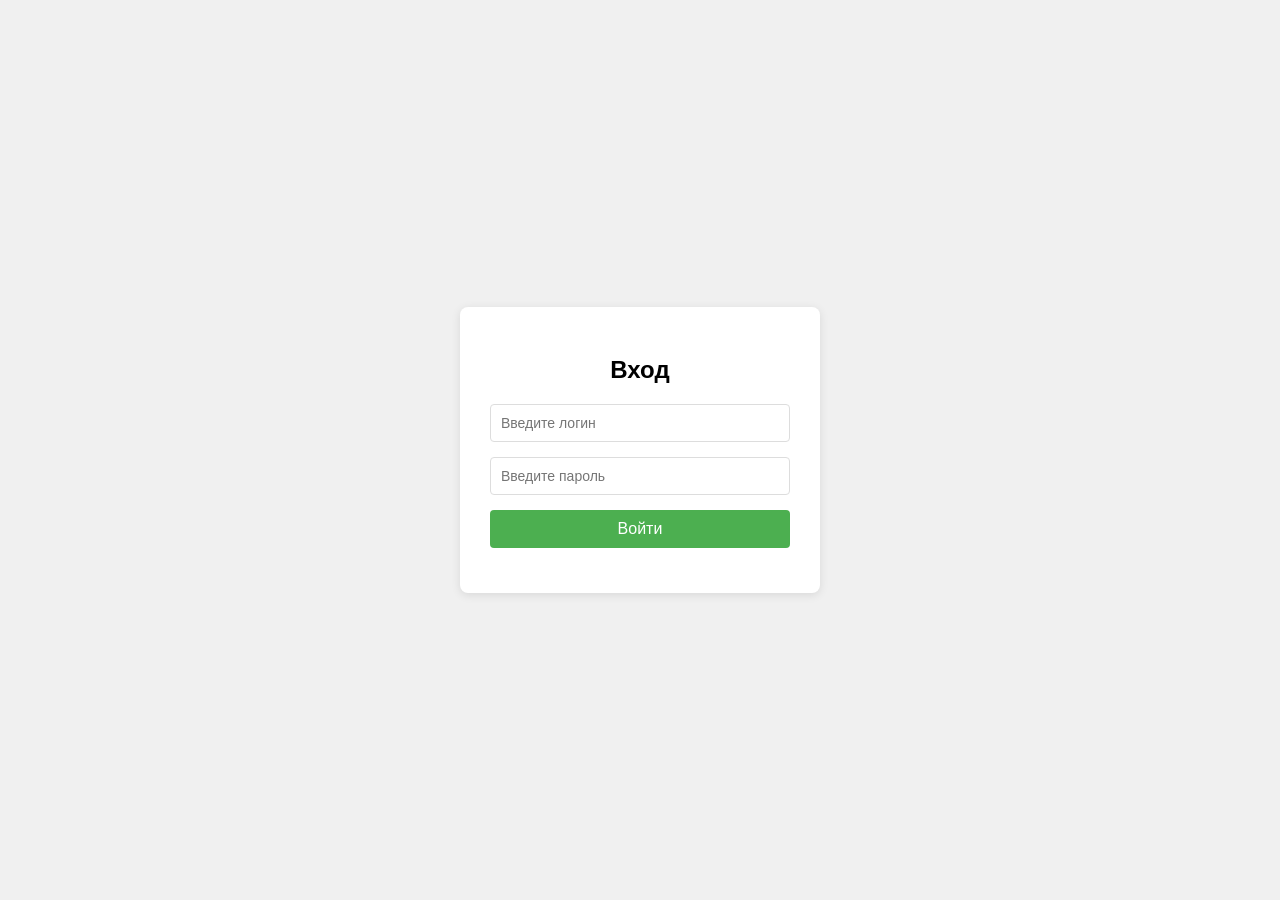
==== docker/simple-page/html/index.html @ 7c425207 "first commit" ====
<!DOCTYPE html>
<html lang="ru">
<head>
    <meta charset="UTF-8">
    <title>Логин</title>
    <style>
        body {
            font-family: Arial, sans-serif;
            display: flex;
            justify-content: center;
            align-items: center;
            height: 100vh;
            margin: 0;
            background-color: #f0f0f0;
        }

        .form-container {
            background-color: white;
            padding: 30px;
            border-radius: 8px;
            box-shadow: 0 2px 10px rgba(0,0,0,0.1);
            width: 300px;
        }

        h2 {
            text-align: center;
            margin-bottom: 20px;
        }

        input {
            width: 100%;
            padding: 10px;
            margin-bottom: 15px;
            border: 1px solid #ddd;
            border-radius: 4px;
            box-sizing: border-box;
            font-size: 14px;
        }

        button {
            width: 100%;
            padding: 10px;
            background-color: #4CAF50;
            color: white;
            border: none;
            border-radius: 4px;
            cursor: pointer;
            font-size: 16px;
        }

        button:hover {
            background-color: #45a049;
        }

        #message {
            text-align: center;
            margin-top: 15px;
            font-size: 14px;
        }

        .success {
            color: green;
        }

        .error {
            color: red;
        }
    </style>
</head>
<body>

<div class="form-container">
    <h2>Вход</h2>

    <input
            type="text"
            id="username"
            name="username"
            placeholder="Введите логин"
    />

    <input
            type="password"
            id="password"
            name="password"
            placeholder="Введите пароль"
    />

    <button id="login-btn" type="button" onclick="login()">
        Войти
    </button>

    <div id="message"></div>
</div>

<script>
    function login() {
        const username = document.getElementById('username').value;
        const password = document.getElementById('password').value;
        const message  = document.getElementById('message');

        // Простая проверка
        if (username === 'admin' && password === '1234') {
            message.className = 'success';
            message.textContent = 'Успешный вход!';
        } else {
            message.className = 'error';
            message.textContent = 'Неверный логин или пароль!';
        }
    }
</script>

</body>
</html>
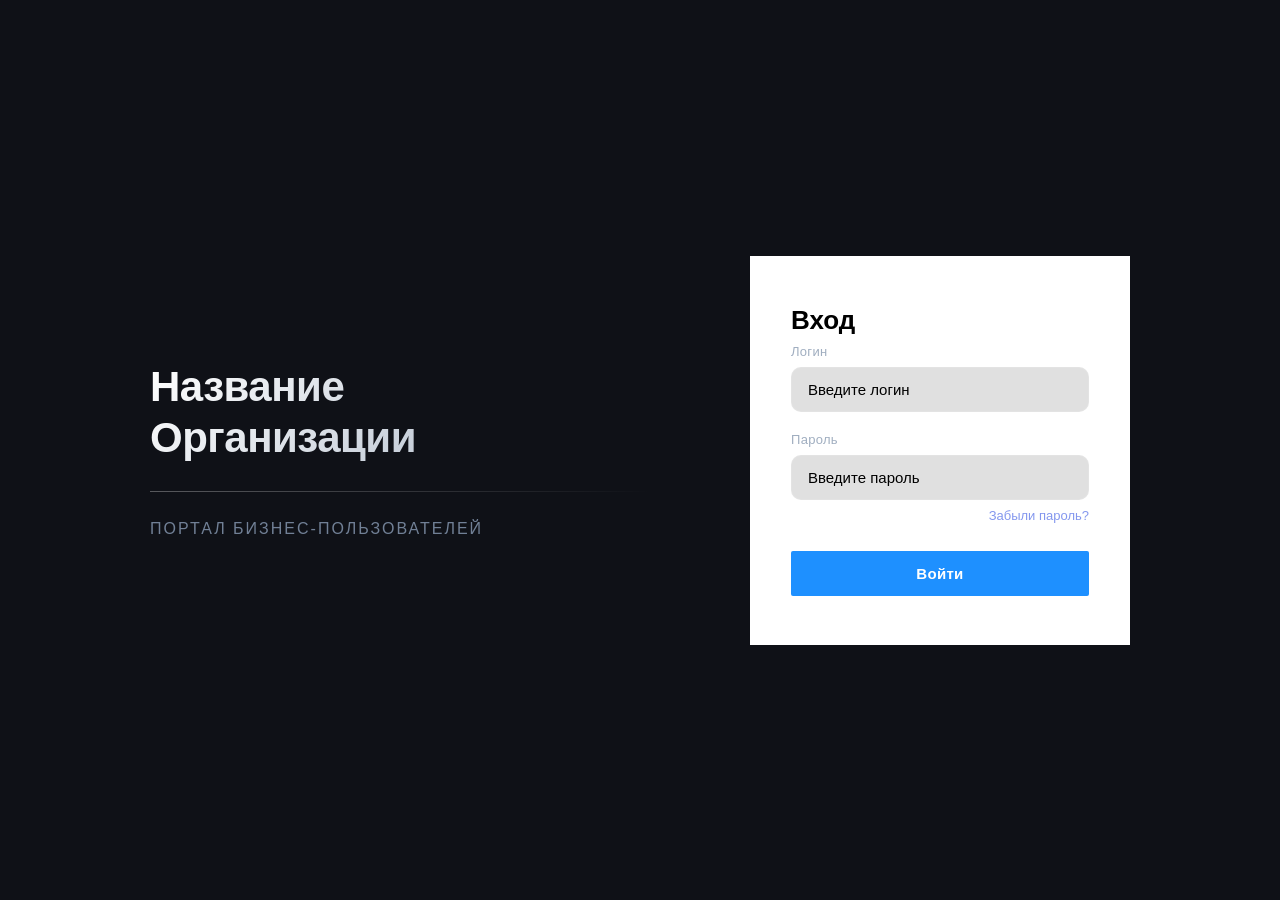
==== commit 11ac21c4: "Add first test case" ====
--- a/docker/simple-page/html/index.html
+++ b/docker/simple-page/html/index.html
@@ -2,111 +2,284 @@
 <html lang="ru">
 <head>
     <meta charset="UTF-8">
-    <title>Логин</title>
+    <meta name="viewport" content="width=device-width, initial-scale=1.0">
+    <title>Вход — Портал бизнес-пользователей</title>
     <style>
+        * {
+            margin: 0;
+            padding: 0;
+            box-sizing: border-box;
+        }
+
         body {
-            font-family: Arial, sans-serif;
-            display: flex;
+            font-family: 'Segoe UI', Tahoma, Geneva, Verdana, sans-serif;
+            background-color: #0f1117;
+            min-height: 100vh;
+            display: flex;
+            align-items: center;
             justify-content: center;
+        }
+
+        /* ── Обёртка страницы ── */
+        .page-wrapper {
+            display: flex;
+            width: 100%;
+            max-width: 1100px;
+            min-height: 100vh;
             align-items: center;
-            height: 100vh;
-            margin: 0;
-            background-color: #f0f0f0;
-        }
-
-        .form-container {
-            background-color: white;
-            padding: 30px;
-            border-radius: 8px;
-            box-shadow: 0 2px 10px rgba(0,0,0,0.1);
-            width: 300px;
-        }
-
-        h2 {
+            justify-content: space-between;
+            padding: 40px 60px;
+            gap: 40px;
+        }
+
+        /* ── Левая часть — название организации ── */
+        .left-side {
+            flex: 1;
+            display: flex;
+            flex-direction: column;
+            justify-content: center;
+            color: white;
+            padding-right: 60px;
+        }
+
+        .org-name {
+            font-size: 42px;
+            font-weight: 700;
+            line-height: 1.2;
+            letter-spacing: -0.5px;
+            background: linear-gradient(135deg, #ffffff 0%, #a0aec0 100%);
+            -webkit-background-clip: text;
+            -webkit-text-fill-color: transparent;
+            background-clip: text;
+            margin-bottom: 28px;
+        }
+
+        .divider {
+            width: 100%;
+            height: 1px;
+            background: linear-gradient(90deg, rgba(255,255,255,0.3) 0%, rgba(255,255,255,0) 100%);
+            margin-bottom: 28px;
+        }
+
+        .portal-name {
+            font-size: 16px;
+            color: #718096;
+            letter-spacing: 2px;
+            text-transform: uppercase;
+            font-weight: 400;
+        }
+
+        /* ── Правая часть — форма входа ── */
+        .right-side {
+            display: flex;
+            align-items: center;
+            justify-content: center;
+        }
+
+        .login-card {
+            background: #ffffff;
+            border: 1px solid rgba(255,255,255,0.08);
+            padding: 48px 40px;
+            width: 380px;
+        }
+
+        .login-title {
+            font-size: 26px;
+            font-weight: 600;
+            color: #000000;
+            margin-bottom: 8px;
+        }
+
+        .login-subtitle {
+            font-size: 14px;
+            color: #4a5568;
+            margin-bottom: 36px;
+        }
+
+        /* ── Поля ввода ── */
+        .form-group {
+            margin-bottom: 20px;
+        }
+
+        .form-group label {
+            display: block;
+            font-size: 13px;
+            font-weight: 500;
+            color: #a0aec0;
+            margin-bottom: 8px;
+            letter-spacing: 0.3px;
+        }
+
+        .form-group input {
+            width: 100%;
+            background: #E0E0E0;
+            border: 1px solid rgba(255,255,255,0.1);
+            border-radius: 10px;
+            padding: 13px 16px;
+            font-size: 15px;
+            color: #ffffff;
+            outline: none;
+            transition: border-color 0.2s ease, box-shadow 0.2s ease;
+        }
+
+        .form-group input::placeholder {
+            color: #000000;
+        }
+
+        .form-group input:focus {
+            border-color: #667eea;
+            box-shadow: 0 0 0 3px rgba(102, 126, 234, 0.15);
+        }
+
+        /* ── Ссылка забыли пароль ── */
+        .forgot-link {
+            display: block;
+            text-align: right;
+            font-size: 13px;
+            color: #667eea;
+            text-decoration: none;
+            margin-top: -12px;
+            margin-bottom: 28px;
+            opacity: 0.8;
+            transition: opacity 0.2s;
+        }
+
+        .forgot-link:hover {
+            opacity: 1;
+        }
+
+        /* ── Кнопка входа ── */
+        .btn-login {
+            width: 100%;
+            padding: 14px;
+            background: #1E90FF;
+            border: none;
+            border-radius: 2px;
+            color: white;
+            font-size: 15px;
+            font-weight: 600;
+            cursor: pointer;
+            letter-spacing: 0.3px;
+            transition: opacity 0.2s ease, transform 0.1s ease;
+        }
+
+        .btn-login:hover {
+            opacity: 0.9;
+            transform: translateY(-1px);
+        }
+
+        .btn-login:active {
+            transform: translateY(0px);
+            opacity: 1;
+        }
+
+        /* ── Нижняя подпись ── */
+        .login-footer {
+            margin-top: 28px;
             text-align: center;
-            margin-bottom: 20px;
-        }
-
-        input {
-            width: 100%;
-            padding: 10px;
-            margin-bottom: 15px;
-            border: 1px solid #ddd;
-            border-radius: 4px;
-            box-sizing: border-box;
-            font-size: 14px;
-        }
-
-        button {
-            width: 100%;
-            padding: 10px;
-            background-color: #4CAF50;
-            color: white;
-            border: none;
-            border-radius: 4px;
-            cursor: pointer;
-            font-size: 16px;
-        }
-
-        button:hover {
-            background-color: #45a049;
-        }
-
-        #message {
-            text-align: center;
-            margin-top: 15px;
-            font-size: 14px;
-        }
-
-        .success {
-            color: green;
-        }
-
-        .error {
-            color: red;
+            font-size: 12px;
+            color: #2d3748;
+        }
+
+        /* ── Адаптив ── */
+        @media (max-width: 768px) {
+            .page-wrapper {
+                flex-direction: column;
+                padding: 40px 24px;
+                justify-content: center;
+            }
+
+            .left-side {
+                padding-right: 0;
+                text-align: center;
+                align-items: center;
+            }
+
+            .org-name {
+                font-size: 28px;
+            }
+
+            .divider {
+                background: linear-gradient(90deg,
+                    rgba(255,255,255,0) 0%,
+                    rgba(255,255,255,0.3) 50%,
+                    rgba(255,255,255,0) 100%);
+            }
+
+            .login-card {
+                width: 100%;
+                max-width: 380px;
+            }
         }
     </style>
 </head>
 <body>
 
-<div class="form-container">
-    <h2>Вход</h2>
-
-    <input
-            type="text"
-            id="username"
-            name="username"
-            placeholder="Введите логин"
-    />
-
-    <input
-            type="password"
-            id="password"
-            name="password"
-            placeholder="Введите пароль"
-    />
-
-    <button id="login-btn" type="button" onclick="login()">
-        Войти
-    </button>
-
-    <div id="message"></div>
+<div class="page-wrapper">
+
+    <!-- Левая часть -->
+    <div class="left-side">
+        <div class="org-name">Название<br>Организации</div>
+        <div class="divider"></div>
+        <div class="portal-name">Портал бизнес-пользователей</div>
+    </div>
+
+    <!-- Правая часть — карточка входа -->
+    <div class="right-side">
+        <div class="login-card">
+
+            <div class="login-title">Вход</div>
+
+            <form onsubmit="handleLogin(event)">
+
+                <div class="form-group">
+                    <label for="login">Логин</label>
+                    <input
+                            type="text"
+                            id="login"
+                            placeholder="Введите логин"
+                            autocomplete="username"
+                    />
+                </div>
+
+                <div class="form-group">
+                    <label for="password">Пароль</label>
+                    <input
+                            type="password"
+                            id="password"
+                            placeholder="Введите пароль"
+                            autocomplete="current-password"
+                    />
+                </div>
+
+                <a href="#" class="forgot-link">Забыли пароль?</a>
+
+                <button type="submit" class="btn-login" id="signin">
+                    Войти
+                </button>
+
+            </form>
+
+        </div>
+    </div>
+
 </div>
 
 <script>
-    function login() {
-        const username = document.getElementById('username').value;
+    function handleLogin(e) {
+        e.preventDefault();
+        const login = document.getElementById('login').value;
         const password = document.getElementById('password').value;
-        const message  = document.getElementById('message');
-
-        // Простая проверка
-        if (username === 'admin' && password === '1234') {
-            message.className = 'success';
-            message.textContent = 'Успешный вход!';
-        } else {
-            message.className = 'error';
-            message.textContent = 'Неверный логин или пароль!';
-        }
+
+        if (!login || !password) {
+            alert('Заполните все поля');
+            return;
+        }
+
+        // Здесь логика авторизации
+        console.log('Вход:', { login, password });
+        window.location.href = "http://localhost:8080/main.html";
+
     }
 </script>
 
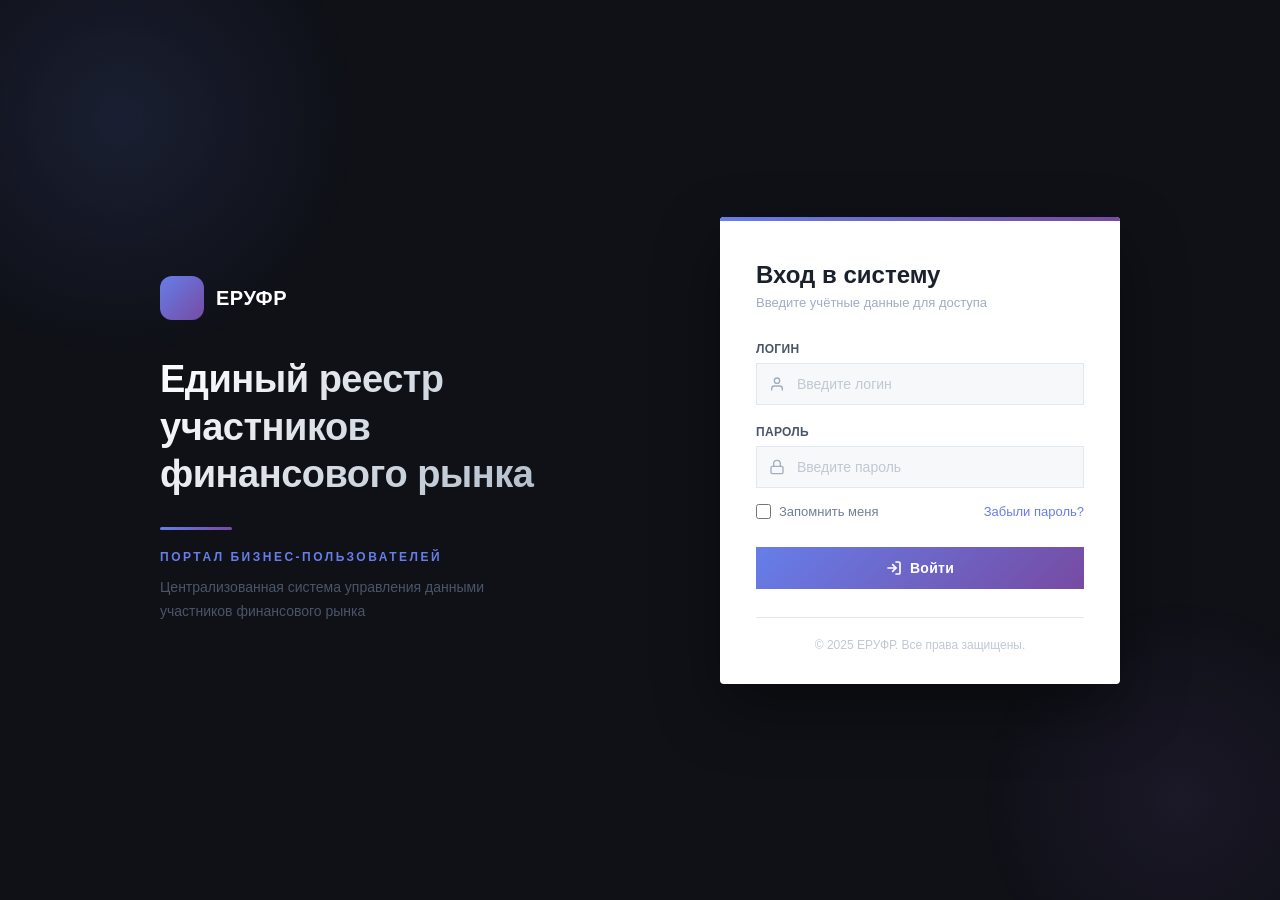
==== commit b3a558c5: "Тест полностью" ====
--- a/docker/simple-page/html/index.html
+++ b/docker/simple-page/html/index.html
@@ -1,217 +1,11 @@
+
 <!DOCTYPE html>
 <html lang="ru">
 <head>
     <meta charset="UTF-8">
     <meta name="viewport" content="width=device-width, initial-scale=1.0">
-    <title>Вход — Портал бизнес-пользователей</title>
-    <style>
-        * {
-            margin: 0;
-            padding: 0;
-            box-sizing: border-box;
-        }
-
-        body {
-            font-family: 'Segoe UI', Tahoma, Geneva, Verdana, sans-serif;
-            background-color: #0f1117;
-            min-height: 100vh;
-            display: flex;
-            align-items: center;
-            justify-content: center;
-        }
-
-        /* ── Обёртка страницы ── */
-        .page-wrapper {
-            display: flex;
-            width: 100%;
-            max-width: 1100px;
-            min-height: 100vh;
-            align-items: center;
-            justify-content: space-between;
-            padding: 40px 60px;
-            gap: 40px;
-        }
-
-        /* ── Левая часть — название организации ── */
-        .left-side {
-            flex: 1;
-            display: flex;
-            flex-direction: column;
-            justify-content: center;
-            color: white;
-            padding-right: 60px;
-        }
-
-        .org-name {
-            font-size: 42px;
-            font-weight: 700;
-            line-height: 1.2;
-            letter-spacing: -0.5px;
-            background: linear-gradient(135deg, #ffffff 0%, #a0aec0 100%);
-            -webkit-background-clip: text;
-            -webkit-text-fill-color: transparent;
-            background-clip: text;
-            margin-bottom: 28px;
-        }
-
-        .divider {
-            width: 100%;
-            height: 1px;
-            background: linear-gradient(90deg, rgba(255,255,255,0.3) 0%, rgba(255,255,255,0) 100%);
-            margin-bottom: 28px;
-        }
-
-        .portal-name {
-            font-size: 16px;
-            color: #718096;
-            letter-spacing: 2px;
-            text-transform: uppercase;
-            font-weight: 400;
-        }
-
-        /* ── Правая часть — форма входа ── */
-        .right-side {
-            display: flex;
-            align-items: center;
-            justify-content: center;
-        }
-
-        .login-card {
-            background: #ffffff;
-            border: 1px solid rgba(255,255,255,0.08);
-            padding: 48px 40px;
-            width: 380px;
-        }
-
-        .login-title {
-            font-size: 26px;
-            font-weight: 600;
-            color: #000000;
-            margin-bottom: 8px;
-        }
-
-        .login-subtitle {
-            font-size: 14px;
-            color: #4a5568;
-            margin-bottom: 36px;
-        }
-
-        /* ── Поля ввода ── */
-        .form-group {
-            margin-bottom: 20px;
-        }
-
-        .form-group label {
-            display: block;
-            font-size: 13px;
-            font-weight: 500;
-            color: #a0aec0;
-            margin-bottom: 8px;
-            letter-spacing: 0.3px;
-        }
-
-        .form-group input {
-            width: 100%;
-            background: #E0E0E0;
-            border: 1px solid rgba(255,255,255,0.1);
-            border-radius: 10px;
-            padding: 13px 16px;
-            font-size: 15px;
-            color: #ffffff;
-            outline: none;
-            transition: border-color 0.2s ease, box-shadow 0.2s ease;
-        }
-
-        .form-group input::placeholder {
-            color: #000000;
-        }
-
-        .form-group input:focus {
-            border-color: #667eea;
-            box-shadow: 0 0 0 3px rgba(102, 126, 234, 0.15);
-        }
-
-        /* ── Ссылка забыли пароль ── */
-        .forgot-link {
-            display: block;
-            text-align: right;
-            font-size: 13px;
-            color: #667eea;
-            text-decoration: none;
-            margin-top: -12px;
-            margin-bottom: 28px;
-            opacity: 0.8;
-            transition: opacity 0.2s;
-        }
-
-        .forgot-link:hover {
-            opacity: 1;
-        }
-
-        /* ── Кнопка входа ── */
-        .btn-login {
-            width: 100%;
-            padding: 14px;
-            background: #1E90FF;
-            border: none;
-            border-radius: 2px;
-            color: white;
-            font-size: 15px;
-            font-weight: 600;
-            cursor: pointer;
-            letter-spacing: 0.3px;
-            transition: opacity 0.2s ease, transform 0.1s ease;
-        }
-
-        .btn-login:hover {
-            opacity: 0.9;
-            transform: translateY(-1px);
-        }
-
-        .btn-login:active {
-            transform: translateY(0px);
-            opacity: 1;
-        }
-
-        /* ── Нижняя подпись ── */
-        .login-footer {
-            margin-top: 28px;
-            text-align: center;
-            font-size: 12px;
-            color: #2d3748;
-        }
-
-        /* ── Адаптив ── */
-        @media (max-width: 768px) {
-            .page-wrapper {
-                flex-direction: column;
-                padding: 40px 24px;
-                justify-content: center;
-            }
-
-            .left-side {
-                padding-right: 0;
-                text-align: center;
-                align-items: center;
-            }
-
-            .org-name {
-                font-size: 28px;
-            }
-
-            .divider {
-                background: linear-gradient(90deg,
-                    rgba(255,255,255,0) 0%,
-                    rgba(255,255,255,0.3) 50%,
-                    rgba(255,255,255,0) 100%);
-            }
-
-            .login-card {
-                width: 100%;
-                max-width: 380px;
-            }
-        }
-    </style>
+    <title>Вход — ЕРУФР</title>
+    <link rel="stylesheet" href="index.css">
 </head>
 <body>
 
@@ -219,69 +13,79 @@
 
     <!-- Левая часть -->
     <div class="left-side">
-        <div class="org-name">Название<br>Организации</div>
+        <div class="brand">
+            <div class="logo-box"></div>
+            <span class="logo-text">ЕРУФР</span>
+        </div>
+        <div class="org-name">Единый реестр<br>участников<br>финансового рынка</div>
         <div class="divider"></div>
         <div class="portal-name">Портал бизнес-пользователей</div>
+        <div class="portal-desc">Централизованная система управления данными участников финансового рынка</div>
     </div>
 
     <!-- Правая часть — карточка входа -->
     <div class="right-side">
         <div class="login-card">
 
-            <div class="login-title">Вход</div>
+            <div class="login-card-accent"></div>
 
-            <form onsubmit="handleLogin(event)">
+            <div class="login-card-body">
+                <div class="login-title">Вход в систему</div>
+                <div class="login-subtitle">Введите учётные данные для доступа</div>
 
-                <div class="form-group">
-                    <label for="login">Логин</label>
-                    <input
-                            type="text"
-                            id="login"
-                            placeholder="Введите логин"
-                            autocomplete="username"
-                    />
+                <form onsubmit="handleLogin(event)">
+
+                    <div class="form-group">
+                        <label for="login">Логин</label>
+                        <div class="input-wrap">
+                            <svg class="input-icon" width="16" height="16" viewBox="0 0 24 24" fill="none" stroke="currentColor" stroke-width="2" stroke-linecap="round" stroke-linejoin="round">
+                                <path d="M20 21v-2a4 4 0 0 0-4-4H8a4 4 0 0 0-4 4v2"/>
+                                <circle cx="12" cy="7" r="4"/>
+                            </svg>
+                            <input type="text" id="login" placeholder="Введите логин" autocomplete="username"/>
+                        </div>
+                    </div>
+
+                    <div class="form-group">
+                        <label for="password">Пароль</label>
+                        <div class="input-wrap">
+                            <svg class="input-icon" width="16" height="16" viewBox="0 0 24 24" fill="none" stroke="currentColor" stroke-width="2" stroke-linecap="round" stroke-linejoin="round">
+                                <rect x="3" y="11" width="18" height="11" rx="2" ry="2"/>
+                                <path d="M7 11V7a5 5 0 0 1 10 0v4"/>
+                            </svg>
+                            <input type="password" id="password" placeholder="Введите пароль" autocomplete="current-password"/>
+                        </div>
+                    </div>
+
+                    <div class="form-bottom-row">
+                        <label class="remember-label">
+                            <input type="checkbox" class="remember-check"/>
+                            <span>Запомнить меня</span>
+                        </label>
+                        <a href="#" class="forgot-link">Забыли пароль?</a>
+                    </div>
+
+                    <button type="submit" class="btn-login">
+                        <svg width="16" height="16" viewBox="0 0 24 24" fill="none" stroke="currentColor" stroke-width="2.5" stroke-linecap="round" stroke-linejoin="round">
+                            <path d="M15 3h4a2 2 0 0 1 2 2v14a2 2 0 0 1-2 2h-4"/>
+                            <polyline points="10 17 15 12 10 7"/>
+                            <line x1="15" y1="12" x2="3" y2="12"/>
+                        </svg>
+                        Войти
+                    </button>
+
+                </form>
+
+                <div class="login-footer">
+                    © 2025 ЕРУФР. Все права защищены.
                 </div>
-
-                <div class="form-group">
-                    <label for="password">Пароль</label>
-                    <input
-                            type="password"
-                            id="password"
-                            placeholder="Введите пароль"
-                            autocomplete="current-password"
-                    />
-                </div>
-
-                <a href="#" class="forgot-link">Забыли пароль?</a>
-
-                <button type="submit" class="btn-login" id="signin">
-                    Войти
-                </button>
-
-            </form>
+            </div>
 
         </div>
     </div>
 
 </div>
 
-<script>
-    function handleLogin(e) {
-        e.preventDefault();
-        const login = document.getElementById('login').value;
-        const password = document.getElementById('password').value;
-
-        if (!login || !password) {
-            alert('Заполните все поля');
-            return;
-        }
-
-        // Здесь логика авторизации
-        console.log('Вход:', { login, password });
-        window.location.href = "http://localhost:8080/main.html";
-
-    }
-</script>
-
+<script src="index.js"></script>
 </body>
-</html>+</html>
--- a/docker/simple-page/html/index.css
+++ b/docker/simple-page/html/index.css
@@ -0,0 +1,315 @@
+
+* { margin: 0; padding: 0; box-sizing: border-box; }
+
+body {
+    font-family: 'Segoe UI', Tahoma, Geneva, Verdana, sans-serif;
+    background-color: #0f1117;
+    min-height: 100vh;
+    display: flex;
+    align-items: center;
+    justify-content: center;
+    position: relative;
+    overflow: hidden;
+}
+
+/* ════════════════════════════
+   ФОН — декоративные пятна
+════════════════════════════ */
+body::before {
+    content: '';
+    position: fixed;
+    top: -120px; left: -120px;
+    width: 480px; height: 480px;
+    background: radial-gradient(circle, rgba(102,126,234,0.13) 0%, transparent 70%);
+    border-radius: 50%;
+    pointer-events: none;
+}
+
+body::after {
+    content: '';
+    position: fixed;
+    bottom: -100px; right: -100px;
+    width: 400px; height: 400px;
+    background: radial-gradient(circle, rgba(118,75,162,0.12) 0%, transparent 70%);
+    border-radius: 50%;
+    pointer-events: none;
+}
+
+/* ════════════════════════════
+   ОБЁРТКА СТРАНИЦЫ
+════════════════════════════ */
+.page-wrapper {
+    display: flex;
+    width: 100%;
+    max-width: 1080px;
+    min-height: 100vh;
+    align-items: center;
+    justify-content: space-between;
+    padding: 48px 60px;
+    gap: 60px;
+    position: relative;
+    z-index: 1;
+}
+
+/* ════════════════════════════
+   ЛЕВАЯ ЧАСТЬ
+════════════════════════════ */
+.left-side {
+    flex: 1;
+    display: flex;
+    flex-direction: column;
+    justify-content: center;
+    color: white;
+}
+
+/* Логотип */
+.brand {
+    display: flex;
+    align-items: center;
+    gap: 12px;
+    margin-bottom: 36px;
+}
+
+.logo-box {
+    width: 44px; height: 44px;
+    background: linear-gradient(135deg, #667eea, #764ba2);
+    border-radius: 12px;
+    flex-shrink: 0;
+}
+
+.logo-text {
+    font-size: 20px;
+    font-weight: 700;
+    color: #ffffff;
+    letter-spacing: 0.5px;
+}
+
+/* Название */
+.org-name {
+    font-size: 38px;
+    font-weight: 700;
+    line-height: 1.25;
+    letter-spacing: -0.5px;
+    background: linear-gradient(135deg, #ffffff 0%, #a0aec0 100%);
+    -webkit-background-clip: text;
+    -webkit-text-fill-color: transparent;
+    background-clip: text;
+    margin-bottom: 28px;
+}
+
+.divider {
+    width: 72px;
+    height: 3px;
+    background: linear-gradient(90deg, #667eea, #764ba2);
+    border-radius: 2px;
+    margin-bottom: 20px;
+}
+
+.portal-name {
+    font-size: 12px;
+    color: #667eea;
+    letter-spacing: 2.5px;
+    text-transform: uppercase;
+    font-weight: 600;
+    margin-bottom: 12px;
+}
+
+.portal-desc {
+    font-size: 14px;
+    color: #4a5568;
+    line-height: 1.7;
+    max-width: 360px;
+}
+
+/* ════════════════════════════
+   ПРАВАЯ ЧАСТЬ — КАРТОЧКА
+════════════════════════════ */
+.right-side {
+    display: flex;
+    align-items: center;
+    justify-content: center;
+    flex-shrink: 0;
+}
+
+.login-card {
+    background: #ffffff;
+    width: 400px;
+    border-radius: 4px;
+    overflow: hidden;
+    box-shadow: 0 24px 64px rgba(0,0,0,0.4);
+}
+
+/* Акцентная полоска сверху */
+.login-card-accent {
+    height: 4px;
+    background: linear-gradient(90deg, #667eea, #764ba2);
+}
+
+.login-card-body {
+    padding: 40px 36px 32px;
+}
+
+.login-title {
+    font-size: 24px;
+    font-weight: 700;
+    color: #1a202c;
+    margin-bottom: 6px;
+}
+
+.login-subtitle {
+    font-size: 13px;
+    color: #a0aec0;
+    margin-bottom: 32px;
+}
+
+/* ════════════════════════════
+   ПОЛЯ ФОРМЫ
+════════════════════════════ */
+.form-group {
+    margin-bottom: 20px;
+}
+
+.form-group label {
+    display: block;
+    font-size: 12px;
+    font-weight: 600;
+    color: #4a5568;
+    margin-bottom: 7px;
+    letter-spacing: 0.3px;
+    text-transform: uppercase;
+}
+
+.input-wrap {
+    position: relative;
+}
+
+.input-icon {
+    position: absolute;
+    left: 13px;
+    top: 50%;
+    transform: translateY(-50%);
+    color: #a0aec0;
+    pointer-events: none;
+}
+
+.form-group input {
+    width: 100%;
+    background: #f7f8fa;
+    border: 1.5px solid #e2e8f0;
+    border-radius: 0;
+    padding: 12px 14px 12px 40px;
+    font-size: 14px;
+    color: #1a202c;
+    outline: none;
+    font-family: inherit;
+    transition: border-color 0.2s, box-shadow 0.2s, background 0.2s;
+}
+
+.form-group input::placeholder { color: #c0c8d4; }
+
+.form-group input:focus {
+    border-color: #667eea;
+    box-shadow: 0 0 0 3px rgba(102,126,234,0.12);
+    background: #ffffff;
+}
+
+/* ════════════════════════════
+   СТРОКА: ЗАПОМНИТЬ + ЗАБЫЛИ
+════════════════════════════ */
+.form-bottom-row {
+    display: flex;
+    align-items: center;
+    justify-content: space-between;
+    margin-bottom: 28px;
+    margin-top: -4px;
+}
+
+.remember-label {
+    display: flex;
+    align-items: center;
+    gap: 8px;
+    cursor: pointer;
+    font-size: 13px;
+    color: #718096;
+    user-select: none;
+}
+
+.remember-check {
+    width: 15px; height: 15px;
+    accent-color: #667eea;
+    cursor: pointer;
+}
+
+.forgot-link {
+    font-size: 13px;
+    color: #667eea;
+    text-decoration: none;
+    font-weight: 500;
+    transition: opacity 0.2s;
+}
+.forgot-link:hover { opacity: 0.75; }
+
+/* ════════════════════════════
+   КНОПКА ВХОДА
+════════════════════════════ */
+.btn-login {
+    width: 100%;
+    padding: 13px;
+    background: linear-gradient(135deg, #667eea 0%, #764ba2 100%);
+    border: none;
+    border-radius: 0;
+    color: white;
+    font-size: 14px;
+    font-weight: 600;
+    cursor: pointer;
+    letter-spacing: 0.3px;
+    display: flex;
+    align-items: center;
+    justify-content: center;
+    gap: 8px;
+    font-family: inherit;
+    transition: opacity 0.2s, transform 0.15s;
+}
+
+.btn-login:hover  { opacity: 0.9; transform: translateY(-1px); }
+.btn-login:active { opacity: 1;   transform: translateY(0); }
+
+/* ════════════════════════════
+   ПОДВАЛ КАРТОЧКИ
+════════════════════════════ */
+.login-footer {
+    margin-top: 28px;
+    padding-top: 20px;
+    border-top: 1px solid #e2e8f0;
+    text-align: center;
+    font-size: 12px;
+    color: #c0c8d4;
+}
+
+/* ════════════════════════════
+   АДАПТИВ
+════════════════════════════ */
+@media (max-width: 900px) {
+    .page-wrapper {
+        flex-direction: column;
+        padding: 40px 24px;
+        justify-content: center;
+        gap: 40px;
+    }
+
+    .left-side {
+        align-items: center;
+        text-align: center;
+    }
+
+    .org-name { font-size: 28px; }
+
+    .divider {
+        margin-left: auto;
+        margin-right: auto;
+    }
+
+    .portal-desc { text-align: center; }
+
+    .login-card { width: 100%; max-width: 400px; }
+}
